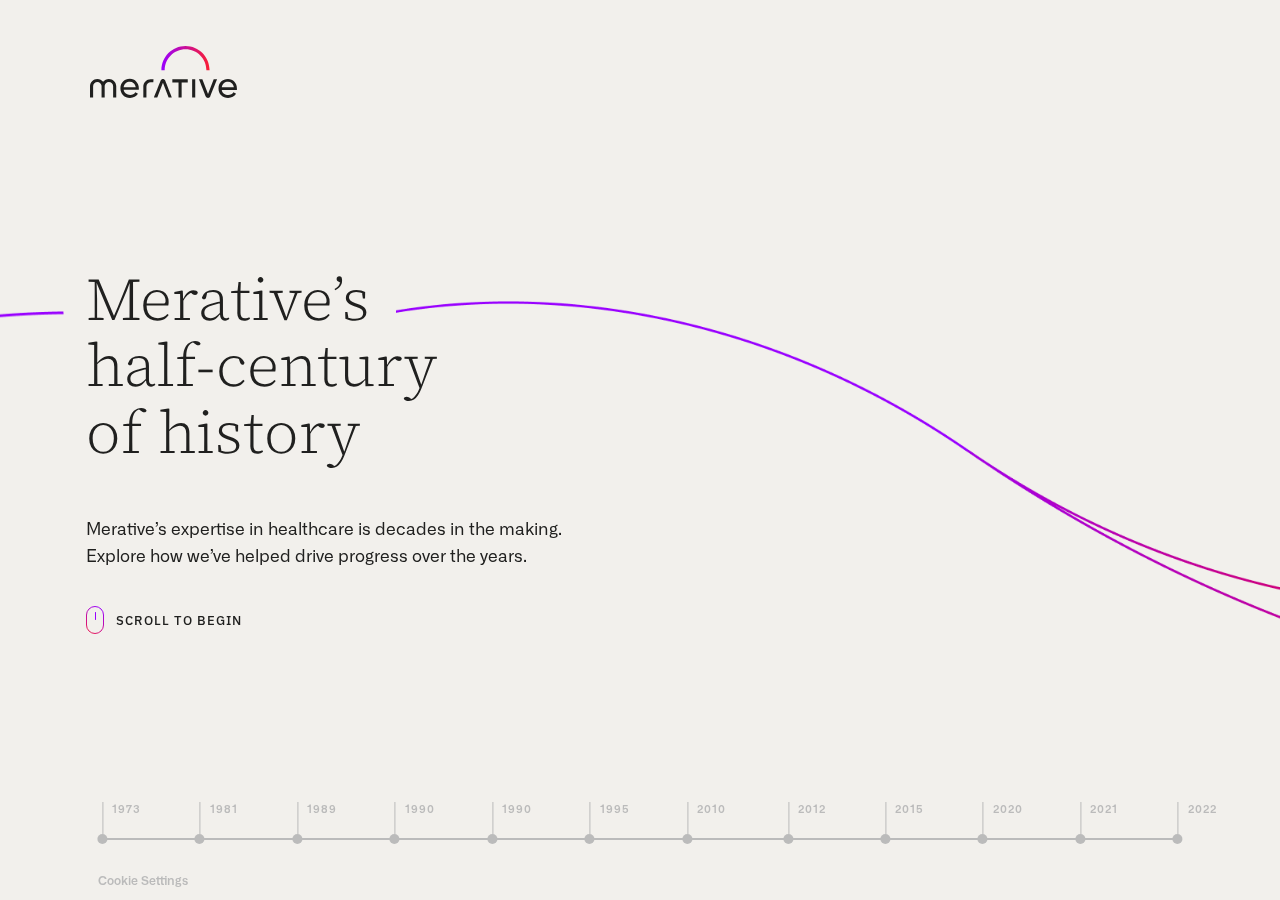
==== resources/history/index.html @ fe242b7c "Merge branch 'main' of https://github.com/hlxsites/merative2 into 239-sidekickupgrade" ====
<html lang="en">

  <head>
    <!-- OneTrust Cookies Consent Notice start for merative.com -->
    <script type="text/javascript" src="https://cdn.cookielaw.org/consent/8ec6325b-122f-4c25-93ea-b311a7f0ef97/OtAutoBlock.js" ></script>
    <script src="https://cdn.cookielaw.org/scripttemplates/otSDKStub.js" type="text/javascript" charset="UTF-8" data-domain-script="8ec6325b-122f-4c25-93ea-b311a7f0ef97" ></script>
    <script type="text/javascript">
      function OptanonWrapper() {}
    </script>
    <!-- Analytics script start for merative.com -->
    <script src="https://assets.adobedtm.com/868c1e78d208/ccb695f49426/launch-8817b4b01dd6.min.js" async></script>
    <!-- Analytics script end for merative.com -->

    <meta charset="UTF-8">
    <meta http-equiv="X-UA-Compatible" content="IE=edge">
    <meta name="viewport" content="width=device-width, initial-scale=1.0"> 
    <link rel="manifest" crossorigin="use-credentials" href="site.webmanifest">
    <link rel="apple-touch-icon" sizes="180x180" href="apple-touch-icon.png">
    <link rel="icon" type="image/png" sizes="32x32" href="favicon-32x32.png">
    <link rel="icon" type="image/png" sizes="16x16" href="favicon-16x16.png">
    <link rel="mask-icon" href="safari-pinned-tab.svg" color="#5bbad5">
    <meta name="msapplication-TileColor" content="#da532c">
    <meta name="theme-color" content="#ffffff">
    <title>Merative’s half-century of history | Merative</title>
    <meta name="description" content="Merative has nearly 50 years of experience in health, gained through legacy organizations like Watson Health, Truven, Cúram, Merge, Phytel, and Explorys. Explore our milestone moments for employers, health plans, providers, governments and life science organizations.">
    <link rel="preconnect" href="https://fonts.googleapis.com">
    <link rel="preconnect" href="https://fonts.gstatic.com" crossorigin>
    <link href="https://fonts.googleapis.com/css2?family=IBM+Plex+Sans:wght@400;500;600&display=swap" rel="stylesheet">
    <link rel="stylesheet" href="style.css">
    <script src="js/custom.js"></script>
  </head>
<body>

  <div class="fitb-wrap">
    <video autoplay muted controls loop class="bg-video">
      <source src="images/background.mp4" type="video/mp4">
    </video>
    <a href="https://www.merative.com" target="_blank" class="logo"><img src="images/logo-merative.svg" /></a>
    <div class="slider-wrap">
      <div class="scroll-hide">
        <div class="slider">
          <div class="intro slide">
            <div class="content">
              <img src="images/line-1.png" />
              <h1>Merative’s<br />half-century of history</h1>
              <p>Merative’s expertise in healthcare is decades in the making. Explore how we’ve helped drive progress over the years.</p>
              <div>Scroll to Begin</div>
            </div>
              <div class="lines">
                <img src="images/line-2.png" />
                <img src="images/line-2-tablet.png" />
                <img src="images/line-2-mobile.png" />
              </div>
          </div>
          <div class="slide year one973">
            <div class="content fadeInPls preview">
              <img src="images/1973-1.png" alt="A woman with a child on her lap smiles at someone out of frame" />
            </div>
            <div class="content title fadeInPls preview">
              <h2>1973</h2>
              <h3>Point-of-care clinical decision support</h3>
              <p>Micromedex&reg; is established with the introduction of Poisindex, a toxicology information database. Today, Micromedex includes evidence-based information on drugs, diseases, toxicology and alternative medicine — plus the search efficiency of AI.</p>
              <a href="https://www.merative.com/clinical-decision-support.html" target="_blank">Explore Micromedex</a>
            </div>
            <div class="content line">
              <img class="fadeInPls" src="images/1973-2.png" alt="A screenshot of Micromedex mobile app" />
              <div class="lines fadeInPls">
                <img src="images/1973-line.png" />
                <img src="images/1973-line-tablet.png" />
                <img src="images/1973-line-mobile.png" />
              </div>
            </div>
          </div>
          <div class="slide year one981">
            <div class="content fadeInPls">
              <img src="images/1981-1.png" alt="A computer monitor with analytic data" />
            </div>
            <div class="content title fadeInPls preview">
              <h2>1981</h2>
              <h3>Trusted healthcare analytics</h3>
              <p>System2, later renamed Advantage Suite by Truven Health Analytics, is founded. The solution provides robust analytics for employers, health plans and Medicaid agencies. Health Insights (as it is known today) is currently used and trusted by more than 40% of Fortune 100 companies.</p>
              <a href="https://www.merative.com/healthcare-analytics.html" target="_blank">Explore Health Insights</a>
            </div>
            <div class="content line">
              <div class="counter fadeInPls">
                <div>
                  <img width="55" src="images/icon-chart.svg" />
                </div>
                <div>
                  <strong><span class="countup  " data-count-to="40">0</span>%</strong>
                  <p>Health Insights is currently used and trusted by more than 40% of Fortune 500 companies.</p>
                </div>
              </div>
              <div class="lines fadeInPls">
                <img src="images/1981-line.png" />
                <img src="images/1981-line-tablet.png" />
                <img src="images/1981-line-mobile.png" />
              </div>
            </div>
          </div>
          <div class="slide year one989">
            <div class="content fadeInPls">
              <img src="images/1989-1.png" alt="An illustration of people moving over a grid of 1s and 0s" />
            </div>
            <div class="content title fadeInPls preview">
              <h2>1989</h2>
              <h3>A premier source of real-world evidence</h3>
              <p>MarketScan&reg; — one of the largest collections of proprietary, de-identified clinical and claims data in the U.S. — is established. The database includes more than 273 million unique patient records, and is used by health organizations to generate real-world evidence to support research and decision-making.</p>
              <a href="https://www.merative.com/real-world-evidence.html" target="_blank">Explore MarketScan</a>
            </div>
            <div class="content line">
              <div class="image-counter fadeInPls">
                <img src="images/1989-2.png" alt="Shelves filled with folders of healthcare records" />
                <div class="counter">
                  <strong><span class="countup" data-count-to="273">0</span>M</strong>
                  <p>Unique patient records</p>
                </div>
              </div>
              <div class="lines fadeInPls">
                <img src="images/1989-line.png" />
                <img src="images/1989-line-tablet.png" />
                <img src="images/1989-line-mobile.png" />
              </div>
            </div>
          </div>
          <div class="slide year one990a">
            <div class="content fadeInPls">
              <img src="images/1990-a-1.png" alt="A provider holding a tablet with an imaging scan of a brain" />
            </div>
            <div class="content title fadeInPls preview">
              <h2>1990</h2>
              <h3>Creation of medical imaging standard</h3>
              <p>Merge Healthcare, the source of Merative’s expansive enterprise imaging solutions, participates in the process to establish DICOM as the standard format for medical images. The DICOM standard is still used across the industry today.</p>
              <a href="https://www.merative.com/merge-imaging.html" target="_blank">Explore Merge solutions</a>
            </div>
            <div class="content line">
              <div class="lines fadeInPls">
                <img src="images/1990-a-line.png" />
                <img src="images/1990-a-line-tablet.png" />
                <img src="images/1990-a-line-mobile.png" />
              </div>
            </div>
          </div>
          <div class="slide year one990b">
            <div class="content title fadeInPls preview">
              <h2>1990</h2>
              <h3>A versatile social services platform</h3>
              <p>Cúram Software becomes the first social services application to support multiple programs at the same time. The platform is used worldwide to connect benefits administrators, social services agencies and case managers to improve outcomes for individuals and their communities.</p>
              <a href="https://www.merative.com/curam" target="_blank">Explore Cúram</a>
            </div>
            <div class="content line">
              <img class="fadeInPls" src="images/1990-b-1.png" alt="A seated woman and a man in a wheelchair look at a sheet of paper" />
              <div class="lines fadeInPls">
                <img src="images/1990-b-line.png" />
                <img src="images/1990-b-line-tablet.png" />
                <img src="images/1990-b-line-mobile.png" />
              </div>
            </div>
          </div>
          <div class="slide year one995">
            <div class="content title fadeInPls preview">
              <h2>1995</h2>
              <h3>Award-winning cardiology solutions</h3>
              <p>Merge Cardio, an image and information management system that supports cardiology modalities, is established. Five years later, Merge Hemo, an automated documentation tool for the cardiac cath lab, is founded. Merge Cardio was named Best in KLAS for seven consecutive years, while Merge Hemo has been a KLAS Category Leader for ten years.</p>
              <a href="https://www.vimeo.com/721076300.html" target="_blank">See how they work</a>
            </div>
            <div class="content line">
              <div class="image-steps">
                <img class="fadeInPls" src="images/1995-1.png" alt="A monitor with an EKG reading" />
                <div class="steps">
                  <!--<div>
                    <img src="images/logo-placeholder.png" />
                  </div>-->
                  <div>
                    <strong>Best in KLAS</strong>
                    <p>Merge Cardio was named best in KLAS for 7 consecutive years</p>
                  </div>
                  <div>
                    <strong>KLAS Category Leader</strong>
                    <p>Merge Hemo was named a KLAS Category Leader for 10 years</p>
                  </div>
                </div>
              </div>
              <div class="lines fadeInPls">
                <img src="images/1995-line.png" />
                <img src="images/1995-line-tablet.png" />
                <img src="images/1995-line-mobile.png" />
              </div>
            </div>
          </div>
          <div class="slide year two010">
            <div class="content title fadeInPls preview">
              <h2>2010</h2>
              <h3>Comprehensive clinical development</h3>
              <p>The first clinical trial goes live on Merge e-Clinical Operating System, an end-to-end clinical trial management solution now known as Merative Clinical Development. To date, more than 3,400 studies in 109 countries have been generated on the solution.</p>
              <a href="https://www.merative.com/clinical-development.html" target="_blank">Explore Clinical Development</a>
            </div>
            <div class="content line">
              <div class="steps">
                <div>
                  <img src="images/icon-countries.svg" />
                  <div class="text">
                    <span>More than</span>
                    <p><strong class="countThis" data-count-to="100">0</strong> countries</p>
                  </div>
                </div>
                <div>
                  <img src="images/icon-studies.svg" />
                  <div class="text">
                    <span>More than</span>
                    <p><strong class="countThis" data-count-to="3000">0</strong> studies</p>
                  </div>
                </div>
                <div>
                  <img src="images/icon-patients.svg" />
                  <div class="text">
                    <span>More than</span>
                    <p><strong><span class="countThis" data-count-to="1">0</span>M</strong> patients</p>
                  </div>
                </div>
              </div>
              <div class="lines fadeInPls">
                <img src="images/2010-line.png" />
                <img src="images/2010-line-tablet.png" />
                <img src="images/2010-line-mobile.png" />
              </div>
            </div>
          </div>
          <div class="slide year two012">
            <div class="content fadeInPls">
              <img src="images/2012-1.png" alt="A provider shows a tablet to a patient" />
            </div>
            <div class="content title fadeInPls preview">
              <h2>2012</h2>
              <h3>Personalized patient engagement</h3>
              <p>Phytel&reg;, a suite of patient engagement tools for providers, is one of the first solutions approved by the National Committee for Quality Assurance (NCQA) to help practices achieve patient-centered medical home recognition.</p>
              <a href="https://www.vimeo.com/721076215.html" target="_blank">See how it works</a>
            </div>
            <div class="content line">
              <div class="lines fadeInPls">
                <img src="images/2012-line.png" />
                <img src="images/2012-line-tablet.png" />
                <img src="images/2012-line-mobile.png" />
              </div>
            </div>
          </div>
          <div class="slide year two015">
            <div class="content fadeInPls">
              <img src="images/2015-1.png" alt="Two men seated in an office setting view a tablet" />
            </div>
            <div class="content title fadeInPls preview">
              <h2>2015</h2>
              <h3>Watson Health created</h3>
              <p>IBM creates Watson Health, bringing together the solutions that would ultimately make up Merative. IBM technologies — including AI and Cloud — are implemented across the Watson Health portfolio to help solutions become more efficient, flexible and scalable.</p>
            </div>
            <div class="content line">
              <div class="lines fadeInPls">
                <img src="images/2015-line.png" />
                <img src="images/2015-line-tablet.png" />
                <img src="images/2015-line-mobile.png" />
              </div>
            </div>
          </div>
          <div class="slide year two020">
            <div class="content title fadeInPls preview">
              <h2>2020</h2>
              <h3>Advancing AI capabilities for healthcare</h3>
              <p>Annotator for Clinical Data is introduced to standardize the use of natural language understanding for healthcare data. The solution extracts key clinical information like conditions, medications, allergies and procedures from unstructured data.</p>
            </div>
            <div class="content line">
              <img class="fadeInPls" src="images/2020-1.png" alt="Screenshot of Annotator for Clinical Data" />
              <div class="lines fadeInPls">
                <img src="images/2020-line.png" />
                <img src="images/2020-line-tablet.png" />
                <img src="images/2020-line-mobile.png" />
              </div>
            </div>
          </div>
          <div class="slide year two021">
            <div class="content title fadeInPls preview">
              <h2>2021</h2>
              <h3>First hospital ranking with community health metric</h3>
              <p>100 Top Hospitals, an annual study of U.S. hospital performance, partners with Johns Hopkins to create a new metric for hospital contributions to community health. 100 Top Hospitals becomes the first major rankings program to consider community health as an equal measure.</p>
            </div>
            <div class="content line">
              <div class="col-two">
                <div class="fadeInPls">
                  <img src="images/logo-100top.png" />
                  <!--<strong><span class="countup" data-count-to="100">0</span> Top Hospitals</strong>
                  <p>becomes the first major rankings program to consider community health as an equal measure</p>-->
                </div>
                <div class="fadeInPls">
                  <img src="images/2021-1.png" alt="Two providers meet in a healthcare setting" />
                </div>
              </div>
              <div class="lines fadeInPls">
                <img src="images/2021-line.png" />
                <img src="images/2021-line-tablet.png" />
                <img src="images/2021-line-mobile.png" />
              </div>
            </div>
          </div>
          <div class="slide year two022">
            <div class="content title fadeInPls preview">
              <h2>2022</h2>
              <h3>Merative established</h3>
              <!--<img src="images/2022-1.png" />-->
              <video muted>
                <source src="images/logo-merative.mp4" type="video/mp4">
              </video>
            </div>
            <div class="content final steps">
              <div>
                <strong>Merative established</strong>
                <img src="images/2022-2.png" alt="Someone points to data on a computer monitor" />
              </div>
              <div>
                <img src="images/2022-3.png" alt="A woman holds a sleeping child" />
                <div class="description">
                  <p>Merative is founded as a data and analytics partner for the health industry. With an essential combination of trusted technology and human expertise, Merative drives shared progress by putting people at the center of health.</p>
                  <a href="https://www.merative.com/company.html" target="_blank">Learn more about us</a>
                </div>
              </div>
            </div>
          </div>
        </div>
      </div>
      <div class="slider-nav">
        <div class="">
          <div class="text">
            <strong>1973</strong>
            <p>Point-of-care clinical decision support</p>
            <div class="circle"></div>
          </div>
        </div>
        <div class="">
          <div class="text">
            <strong>1981</strong>
            <p>Trusted healthcare analytics</p>
            <div class="circle"></div>
          </div>
        </div>
        <div class="">
          <div class="text">
            <strong>1989</strong>
            <p>A premier source of real-world evidence</p>
            <div class="circle"></div>
          </div>
        </div>
        <div class="">
          <div class="text">
            <strong>1990</strong>
            <p>Creation of medical imaging standard</p>
            <div class="circle"></div>
          </div>
        </div>
        <div class="">
          <div class="text">
            <strong>1990</strong>
            <p>A versatile social services platform</p>
            <div class="circle"></div>
          </div>
        </div>
        <div class="">
          <div class="text">
            <strong>1995</strong>
            <p>Award-winning cardiology solutions</p>
            <div class="circle"></div>
          </div>
        </div>
        <div class="">
          <div class="text">
            <strong>2010</strong>
            <p>Comprehensive clinical development</p>
            <div class="circle"></div>
          </div>
        </div>
        <div class="">
          <div class="text">
            <strong>2012</strong>
            <p>Personalized patient engagement</p>
            <div class="circle"></div>
          </div>
        </div>
        <div class="">
          <div class="text">
            <strong>2015</strong>
            <p>Watson Health created</p>
            <div class="circle"></div>
          </div>
        </div>
        <div class="">
          <div class="text">
            <strong>2020</strong>
            <p>Advancing AI capabilities for healthcare</p>
            <div class="circle"></div>
          </div>
        </div>
        <div class="">
          <div class="text">
            <strong>2021</strong>
            <p>First hospital ranking with community health metric</p>
            <div class="circle"></div>
          </div>
        </div>
        <div class="">
          <div class="text">
            <strong>2022</strong>
            <p>Merative established</p>
            <div class="circle"></div>
          </div>
        </div>
      </div>
      <div class="thecookie">
        <a href="index.html#" onclick="OneTrust.ToggleInfoDisplay()">Cookie Settings</a>
      </div>
    </div>
  </div>

                                        <div id="sec-overlay" style="display:none;">
                                        <div id="sec-container">
                                        </div>
                                      </div></body>
</html>
---- resources/history/style.css ----
html,body,div,span,applet,object,iframe,h1,h2,h3,h4,h5,h6,p,blockquote,pre,a,abbr,acronym,address,big,cite,code,del,dfn,em,img,ins,kbd,q,s,samp,small,strike,strong,sub,sup,tt,var,b,u,i,center,dl,dt,dd,ol,ul,li,fieldset,form,label,legend,table,caption,tbody,tfoot,thead,tr,th,td,article,aside,canvas,details,embed,figure,figcaption,footer,header,hgroup,menu,nav,output,ruby,section,summary,time,mark,audio,video{margin:0;padding:0;border:0;font-size:100%;font:inherit;vertical-align:baseline}article,aside,details,figcaption,figure,footer,header,hgroup,menu,nav,section{display:block}body{line-height:1;}ol,ul{list-style:none}blockquote,q{quotes:none}blockquote:before,blockquote:after,q:before,q:after{content:'';content:none}table{border-collapse:collapse;border-spacing:0}

@font-face {font-family: Alliance; font-weight: 300; src: url("fonts/alliance1-light.otf") format("opentype"); }
@font-face {font-family: Alliance; font-weight: 400; src: url("fonts/alliance1-regular.otf") format("opentype"); }
@font-face {font-family: Alliance; font-weight: 600; src: url("fonts/alliance1-semibold.otf") format("opentype"); }
@font-face {font-family: SourceSerif; font-weight: 200; src: url("fonts/source-serif-light.ttf") format("truetype"); }
@font-face {font-family: SourceSerif; font-weight: 500; src: url("fonts/source-serif-medium.ttf") format("truetype"); }
@font-face {font-family: 'theicons'; src:  url('fonts/theicons.eot'); src:  url('fonts/theicons.eot') format('embedded-opentype'), url('fonts/theicons.ttf') format('truetype'), url('fonts/theicons.woff') format('woff'), url('fonts/theicons.svg') format('svg'); font-weight: normal; font-style: normal; font-display: block; }

body {font-family: Alliance, Arial, Helvetica, sans-serif;color: #20201F;font-size: 17px;line-height: 1.6;background: #F3F0EC;-webkit-font-smoothing: antialiased;overflow: hidden;}

.fitb-wrap {width: 100%;box-sizing: border-box;overflow: hidden;position: relative;z-index: 1;}
.fitb-wrap .slider-wrap {position: relative;z-index: 1;overflow: hidden;}
.fitb-wrap .scroll-hide {overflow: hidden;}
.fitb-wrap .slider {display: flex;align-items: center;overflow-x: scroll;min-height: calc( 100vh );overflow-y: visible;-ms-overflow-style: none;scrollbar-width: none;}
.fitb-wrap .slider::-webkit-scrollbar {display: none; }
.fitb-wrap .slider .slide {display: flex;align-items: center;max-height: 720px;}
.fitb-wrap .slider .slide img {display: block;height: auto;}

.logo {position: fixed;top: 46px;left: 90px;width: 147px;z-index: 10;-webkit-transition: all .5s ease;transition: all .5s ease;}
.logo:hover {opacity: .75; }
.logo>img {max-width: 100%; height: auto; display: block; }

.intro.slide {padding-left: 86px;}
.intro.slide>img, .intro.slide>.lines {margin-left: -220px;margin-top: 90px;width: 1120px;}
.intro.slide .content {width: 530px;position: relative;}
.intro.slide .content>img {position: absolute;top: 45px;right: 100%;margin-right: 22px;width: 90px;}
.intro.slide .content>p {margin-bottom: 36px;}
.intro.slide .content>div {font-family: 'IBM Plex Sans', Arial, Helvetica, sans-serif;display: inline-block;font-weight: 500;font-size: 13px;line-height: 1;text-transform: uppercase;display: flex;align-items: center;letter-spacing: 1px;}
.intro.slide .content>div:before {content: ''; display: inline-block; height: 28px; width: 18px; margin-right: 12px; background: url(images/icon-scroll.svg) center no-repeat; background-size: contain; }
.intro.slide .content>div:after {content: '';display: inline-block;width: 20px;height: 10px;margin-left: 10px;background: url(images/icon-arrow.svg) center no-repeat;background-size: contain;margin-bottom: -1px;opacity: 0;}
.intro h1 {font-size: 60px;line-height: 1.111111111;font-family: SourceSerif, serif;margin-bottom: 50px;font-weight: 100;padding-right: 150px;}


.title.content {min-width: 980px;margin-left: 120px;margin-top: 130px;min-height: 470px;}
.title.content h2 {font-size: 28px;margin-bottom: 15px;line-height: 1;color: #9900FF;font-family: SourceSerif, serif;}
.title.content h3 {font-size: 60px;line-height: 1.2;padding-right: 200px;margin-bottom: 50px;font-family: SourceSerif, serif;font-weight: 200;letter-spacing: 0;}
.title.content p {margin-left: 47%;margin-bottom: 24px;-webkit-transition: opacity .5s ease .5s;transition: opacity .5s ease .5s;}
.title.content a {margin-left: 47%;white-space: nowrap;font-size: 13px;text-decoration: none;position: relative;z-index: 100;background: -webkit-linear-gradient(left, #9900ff, #9900ff);-webkit-background-clip: text;-webkit-text-fill-color: transparent;font-weight: 600;-webkit-transition: opacity .5s ease .5s;transition: opacity .5s ease .5s;padding-bottom: 3px;}
.title.content a:before {content: ''; display: block; position: absolute; top: 100%; left: 0; width: 100%; height: 2px; background: #9900ff; }
.title.content a:after {font-family: 'theicons'!important; content: '\e901'; font-size: 7px; margin-left: 5px; padding-right: 2px; }
.title.content a:hover {background: -webkit-linear-gradient(left, #9900ff, #ff0000); -webkit-background-clip: text; }
.title.content a:hover:before {background: -webkit-linear-gradient(left, #9900ff, #ff0000); }
.title.content a>img {display: inline-block!important; }

.lines>img {max-width: 100%; height: auto; }
.fitb-wrap .lines>img:nth-child(2), .fitb-wrap .lines>img:nth-child(3) {display: none; }

.one973 .content:first-child img {width: 240px;margin-top: 65px;}
.one973 .title.content {margin-right: 120px;min-width: 900px;}
.one973 .title.content p, .one973 .title.content a {margin-left: 49%;}
.one973 .line.content {display: flex; align-items: flex-start; }
.one973 .line.content>img:first-child {margin-right: -100px;margin-top: 80px;position: relative;z-index: 10;width: 200px;}
.one973 .line.content>.lines {min-width: 1224px; }

.one981 .content:first-child {margin-top: 80px;margin-left: -190px;}
.one981 .content:first-child>img {width: 292px; }
.one981 .title.content {min-width: 620px;}
.one981 .title.content>p, .one981 .title.content>a {margin-left: 32%;}
.one981 .title.content>h3 {padding-right: 80px;}
.one981 .content.line {display: flex;align-items: flex-start;margin-left: 200px;}
.one981 .content.line .counter {display: flex;align-items: flex-end;margin-top: -145px;width: 330px;padding-right: 30px;}
.one981 .content.line .counter>div:first-child {margin-right: 30px; }
.one981 .counter img {margin-bottom: 8px;width: 44px;}
.one981 .counter strong {font-size: 100px;background: -webkit-linear-gradient(left, #9900ff, #ff0000);-webkit-background-clip: text;-webkit-text-fill-color: transparent;font-family: SourceSerif, serif;font-weight: 100;line-height: .9;margin-bottom: 30px;display: inline-block;}
.one981 .content.line>img, .one981 .content.line>.lines {margin-bottom: -130px;min-width: 1159px;width: 1159px;position: relative;}

.one989 .content:first-child {margin-left: -74px;}
.one989 .content:first-child>img {width: 292px;position: relative;}
.one989 .title.content {min-width: 830px;margin-right: 145px;}
.one989 .title.content p, .one989 .title.content a {margin-left: 43%;}
.one989 .line.content {display: flex;align-items: flex-start;margin-top: -60px;}
.one989 .image-counter {display: flex;flex-direction: column;align-items: flex-end;position: relative;z-index: 10;margin-top: 50px;}
.one989 .image-counter>img {width: 498px; }
.one989 .counter {display: flex; flex-direction: column; align-items: flex-end; }
.one989 .counter>strong {font-size: 100px;background: -webkit-linear-gradient(left, #9900ff, #ff0000);-webkit-background-clip: text;-webkit-text-fill-color: transparent;font-family: SourceSerif, serif;font-weight: 100;line-height: .9;margin-top: 20px;margin-bottom: 5px;margin-right: -4px;}
.one989 .lines {width: 1823px;margin-top: -40px;margin-left: -288px;}

.one990a .content:first-child {}
.one990a .content:first-child>img {width: 420px;margin-left: -170px;margin-top: 110px;}
.one990a .title.content {min-width: 850px;}
.one990a .title.content p, .one990a .title.content a {margin-left: 44%;}
.one990a .line {margin-top: 70px;margin-left: 20px;}
.one990a .lines {width: 766px; }

.one990b .title.content {margin-left: 54px;min-width: 762px;margin-right: 140px;}
.one990b .title.content p, .one990b .title.content a {margin-left: 44%;}
.one990b .line.content {display: flex;margin-top: 160px;align-items: center;}
.one990b .line.content>img {width: 692px; position: relative; z-index: 10; }
.one990b .lines {width: 1227px;margin-left: -112px;position: relative;}

.one995 .title.content {margin-left: 56px;min-width: 855px;margin-right: 120px;}
.one995 .title.content p, .one995 .title.content a {margin-left: 43%;}
.one995 .line.content {display: flex; align-items: flex-start; }
.one995 .image-steps {display: flex;align-items: flex-start;}
.one995 .image-steps>img {width: 299px;margin-right: 35px;}
.one995 .steps {width: 285px;display: flex;flex-direction: column;gap: 46px;margin-top: 200px;}
.one995 .steps>div:first-child {margin-bottom: -20px;}
.one995 .steps strong {background: -webkit-linear-gradient(left, #9900ff, #ff0000);-webkit-background-clip: text;-webkit-text-fill-color: transparent;font-family: SourceSerif, serif;font-weight: 100;font-size: 40px;line-height: 1.2;margin-bottom: 5px;display: inline-block;}
.one995 .steps p {padding-right: 10px;font-size: 18px;}
.one995 .lines {width: 955px;margin-top: 80px;position: relative;}

.two010 .title.content {margin-left: 24px;min-width: 990px;margin-right: 97px;}
.two010 .title.content h3 {padding-right: 30%;}
.two010 .title.content p, .two010 .title.content a {margin-left: 51%;}
.two010 .line.content {display: flex;margin-top: 130px;}
.two010 .steps {display: flex; flex-direction: column; gap: 58px; }
.two010 .steps>div {width: 345px;display: flex;gap: 15px;}
.two010 .steps>div>img {max-width: 36px; }
.two010 .steps .text p {font-size: 40px; line-height: 1; font-family: SourceSerif, serif; font-weight: 100; }
.two010 .steps .text p>strong {background: -webkit-linear-gradient(left, #9900ff, #ff0000); -webkit-background-clip: text; -webkit-text-fill-color: transparent; }
.two010 .lines {width: 1317px;align-items: center;display: flex;position: relative;}
.two010 .lines>img {margin-top: 60px; }

.two012 .content:first-child>img {margin-left: -150px;width: 530px;position: relative;}
.two012 .title.content {min-width: 860px;margin-right: 40px;}
.two012 .title.content h3 {padding-right: 30%;}
.two012 .title.content p, .two012 .title.content a {margin-left: 49%;}
.two012 .line.content .lines {width:903px;margin-top: 220px;position: relative;}

.two015 .content:first-child>img {margin-left: -120px;margin-top: 0;width: 345px;position: relative;}
.two015 .title.content {margin-left: 90px;min-width: 720px;margin-right: 35px;}
.two015 .title.content p, .two015 .title.content a {margin-left: 35.5%;}
.two015 .line.content {margin-top: -140px;}
.two015 .line.content .lines {width: 1170px;position: relative;}

.two020 .title.content {margin-left: 25px;min-width: 780px;margin-right: 90px;}
.two020 .title.content h3 {padding-right: 20px; }
.two020 .title.content p, .two020 .title.content a {margin-left: 41%;}
.two020 .line.content {display: flex;align-items: center;}
.two020 .line.content>img {width: 605px;z-index: 10;position: relative;margin-top: 80px;}
.two020 .line.content .lines {width: 780px;position: relative;margin-top: 60px;margin-left: -70px;}

.two021 .title.content {margin-left: 30px;min-width: 1020px;margin-right: 148px;}
.two021 .title.content h3 {padding-right: 250px;}
.two021 .title.content p, .two021 .title.content a {margin-left: 58.5%;}
.two021 .line.content {display: flex;align-items: flex-start;position: relative;z-index: 10;}
.two021 .col-two {display: flex;width: 635px;gap: 20px;align-items: flex-end;position: relative;z-index: 10;}
.two021 .col-two>div {width: 45%; }
.two021 .col-two>div:first-child {-webkit-transform: translateY(72%);transform: translateY(72%);width: 54%;}
.two021 .col-two>div>strong {font-size: 40px;line-height: 1;font-family: SourceSerif, serif;font-weight: 100;letter-spacing: -1px;margin-bottom: 10px;display: block;}
.two021 .col-two>div>p {margin-right: 27px; }
.two021 .col-two>div>strong>span {background: -webkit-linear-gradient(left, #9900ff, #ff0000); -webkit-background-clip: text; -webkit-text-fill-color: transparent; }
.two021 .col-two>div>img {max-width: 100%; }
.two021 .line.content .lines {width: 991px;margin-top: 215px;margin-left: -295px;position: relative;}

.two022 .title.content {margin-left: 58px;min-width: 440px;max-width: 440px;}
.two022 .title.content>img, .two022 .title.content>video {max-width: 100%;height: auto;}
.two022 .title.content>h3 {display: none; }

.content.final {margin-left: 363px;display: flex;flex-direction: column;margin-right: 420px;margin-top: -100px;}
.content.final>div {display: flex; align-items: flex-start; gap: 40px; }

.content.final>div>img {width: 365px;margin-left: 80px;}
.content.final>div:first-child {align-items: flex-end;gap: 50px;justify-content: flex-start;}
.content.final>div:first-child>img {width: 233px;margin-left: 0;}
.content.final>div>strong {font-size: 72px;line-height: 1.1111;font-family: SourceSerif, serif;font-weight: 100;letter-spacing: 0;align-self: flex-end;justify-self: flex-end;max-width: 394px;margin-bottom: 24px;}
.content.final .description {width: 243px;padding-top: 40px;}
.content.final .description>p {margin-bottom: 30px; }
.content.final .description>a {font-size: 13px;color: #9900FF;text-decoration: none;white-space: nowrap;border: 2px solid #9900FF;border-radius: 23px;line-height: 1;padding-left: 10px;padding-right: 50px;padding: 10px 48px 8px 11px;display: inline-block;position: relative;z-index: 100;-webkit-transition: all .3s ease;transition: all .3s ease;}
.content.final .description>a:before {content: ''; display: block; height: calc( 100% + 4px ); width: calc( 100% + 4px ); position: absolute; top: -2px; left: -2px; z-index: -1; border-radius: 23px; background: -webkit-linear-gradient(left, #9900ff, #ff0000); opacity: 0; -webkit-transition: all .3s ease; transition: all .3s ease; }
.content.final .description>a:after {font-family: 'theicons'!important;font-size: 14px;content: '\e900';position: absolute;z-index: -1;background-size: contain;top: 50%;right: 10px;margin-top: 1px;-webkit-transform: translateY(-50%);transform: translateY(-50%);}
.content.final .description>a:hover {color: #fff; }
.content.final .description>a:hover:before {opacity: 1; }

.slider-nav, .thecookie {position: fixed;left: 50%;-webkit-transform: translateX(-50%);bottom: 60px;font-size: 12px;display: flex;align-items: flex-end;z-index: 99;}
.thecookie {width: 1265px;bottom: 100px;}
.slider-nav>div {position: relative;z-index: 1;border-bottom: 2px solid #bbb;padding-bottom: 20px;padding-right: 10px;white-space: normal;width: 115px;box-sizing: border-box;padding-left: 10px;-webkit-transition: all .3s linear;transition: all .3s linear;cursor: pointer;}
.slider-nav>div:last-child {border-bottom-color: transparent; position: absolute; bottom: 0; right: 0; -webkit-transform: translateX(100%); transform: translateX(100%); }
.slider-nav>div:before {content: '';position: absolute;left: 0;bottom: 4px;height: 32px;width: 1px;background: #bbb;}
.slider-nav .text {font-size: 11px;}
.slider-nav .text strong {font-weight: 600;line-height: 1.55;letter-spacing: 1px;color: #bbb;cursor: pointer;-webkit-transition: all .3s ease;}
.slider-nav .text p {max-height: 0;color: #000;line-height: 1.55;opacity: 0;overflow: hidden;-webkit-transition: all .3s linear;transition: all .3s linear;}
.slider-nav .circle {position: absolute;height: 10px;width: 10px;border-radius: 50%;left: -5px;bottom: -6px;background: #bbb;cursor: pointer;-webkit-transition: background .3s ease;transition: background .3s ease;}
.slider-nav .circle:before {content: '';position: absolute;display: block;left: 50%;top: 50%;-webkit-transform: translate(-50%, -50%) scaleX(-1);transform: translate(-50%, -50%) scaleX(-1);height: 30px;width: 30px;background:url(images/icon-active-nav.svg) center no-repeat;background-size: contain;z-index: -1;height: 0;width: 0;-webkit-transition: all .2s linear;transition: all .2s linear;}
.slider-nav .active .circle:before, .slider-nav>div:hover .circle:before {opacity: 1; z-index: 10; height: 30px; width: 30px; }
.slider-nav>div.visited:before {background: #000;-webkit-transition: background .3s linear;-webkit-transition: background .3s linear;}
.slider-nav .visited .text strong {color:#000}
.slider-nav .visited .circle, .slider-nav .active .circle {background: #000; }
.slider-nav>div.active, .slider-nav>div:hover {padding-bottom: 32px;}
.slider-nav>div.active:before, .slider-nav>div:hover:before {background: rgb(153,0,255);background: -moz-linear-gradient(top,  rgba(153,0,255,1) 0%, rgba(255,0,0,1) 100%);background: -webkit-linear-gradient(top,  rgba(153,0,255,1) 0%,rgba(255,0,0,1) 100%);background: linear-gradient(to bottom,  rgba(153,0,255,1) 0%,rgba(255,0,0,1) 100%);filter: progid:DXImageTransform.Microsoft.gradient( startColorstr='#9900ff', endColorstr='#ff0000',GradientType=0 );top: 3px;height: auto;bottom: 14px;-webkit-transition: all .3s linear;transition: all .3s linear;}
.slider-nav .active .text strong, .slider-nav>div:hover .text strong {color: #ff0000;}
.slider-nav .active .text p, .slider-nav>div:hover .text p {max-height: 120px;opacity: 1;}

.fadeInPls {opacity: 0;-webkit-transition: opacity 1s ease;transition: opacity 1s ease;}
.fadeInPls.preview {opacity: .1; }
.fadeInPls.preview.animate, .fadeInpls.animate {opacity:1}

.title.content.fadeInPls p, .title.content.fadeInPls a {opacity: 0; }
.title.content.fadeInPls.animate p, .title.content.fadeInPls.animate a {opacity: 1; }

.steps:not(.final)>div {-webkit-transform: translateY(250px); transform: translateY(250px); opacity: 0; -webkit-transition: all 1s ease; transition: all 1s ease; }
.content.final.steps>div {opacity: 0; -webkit-transition: opacity .5s ease; transition: opacity .5s ease; }
.steps>div.animate, .content.final.steps>div.animate {-webkit-transform: translateY(0); transform: translateY(0); opacity: 1; }


.slider-nav>div:not(:last-child):after {content:'';display: block;position: absolute;bottom: -2px;left: 0;width: 0;height: 2px;background: #000;-webkit-transition: all .3s linear;transition: all .3s linear;}
.slider-nav>div.visited:not(:last-child):after {width: 100%; }

.one990a .line .lines {position: relative; z-index: 10; }
.one981 .content.line>.lines:before, .one990a .line .lines:after, .one990a .line .lines:before, .one990b .lines:after, .one995 .lines:after, .one995 .lines:before, .two010 .lines:before, .two012 .line.content .lines:before, .two015 .line.content .lines:after, .two015 .line.content .lines:before, .two020 .line.content .lines:after, .two021 .line.content .lines:before {position: absolute;content: '';display: block;right: -2px;top: 0;height: 100%;width: 60px;background: -moz-linear-gradient(left,  rgba(243,240,236,0) 0%, rgba(243,240,236,1) 47%, rgba(243,240,236,1) 100%);background: -webkit-linear-gradient(left,  rgba(243,240,236,0) 0%,rgba(243,240,236,1) 47%,rgba(243,240,236,1) 100%);background: linear-gradient(to right,  rgba(243,240,236,0) 0%,rgba(243,240,236,1) 47%,rgba(243,240,236,1) 100%);filter: progid:DXImageTransform.Microsoft.gradient( startColorstr='#00f3f0ec', endColorstr='#f3f0ec',GradientType=1 );}
.one981 .content.line>.lines:before, .one990a .line .lines:before, .one995 .lines:before, .two010 .lines:before, .two012 .line.content .lines:before, .two015 .line.content .lines:before, .two021 .line.content .lines:before {left: -2px;right: auto;background: -moz-linear-gradient(left,  rgba(243,240,236,1) 0%, rgba(243,240,236,1) 53%, rgba(243,240,236,0) 100%);background: -webkit-linear-gradient(left,  rgba(243,240,236,1) 0%,rgba(243,240,236,1) 53%,rgba(243,240,236,0) 100%);background: linear-gradient(to right,  rgba(243,240,236,1) 0%,rgba(243,240,236,1) 53%,rgba(243,240,236,0) 100%);filter: progid:DXImageTransform.Microsoft.gradient( startColorstr='#f3f0ec', endColorstr='#00f3f0ec',GradientType=1 );}

.thecookie>a {position: absolute;top: 100%;left: 0;margin-left: -4px;font-size: 12px;font-weight: 600;text-decoration: none;color: #bbb;margin-top: 72px;-webkit-transition: color .3s ease;transition: color .3s ease;}
.thecookie>a:hover {color:#20201F;}

.bg-video {position: absolute; top: 0; left: 50%; height: auto; width: 5000%; -webkit-transform: translateX(-50%); transform: translateX(-50%); z-index: -1; }

@media (max-width: 1500px) {
  .slider-nav, .thecookie {max-width: 84%;}
  .slider-nav>div {}
}
@media (min-width:1076px) and (min-height: 801px) {
  .two022 .title.content>video {-webkit-transform: scale(2); transform: scale(2); z-index: -1; position: relative; margin-left: -102px; }
}
@media (max-width: 1075px), (max-height: 800px) {
  .fitb-wrap .lines>img:nth-child(1), .fitb-wrap .lines>img:nth-child(3) {display:none;}
  .fitb-wrap .lines>img:nth-child(2) {display:block;}

  .intro.slide {margin-top: -180px;}
  .intro.slide .content>img {top: 105px; }
  .intro.slide>.lines {width: 666px;margin-left: -140px;margin-top: 174px;}
  .one973 .content:first-child img {margin-left: -210px;margin-top: 90px;width: 300px;}
  .slide .title.content {min-width: 480px;margin-top: -110px;margin-left: 70px;}
  .slide .title.content h3 {padding-right: 60px;margin-bottom: 100px;}
  .slide .title.content p, .slide .title.content a {margin-left: 41%; }

  .one973 .line.content {-webkit-transform: translateY(50px); transform: translateY(50px); }
  .one973 .line.content>img:first-child {margin-right: -30px;margin-top: 0px;-webkit-transform: translateY(50px);transform: translateY(18px);}
  .one973 .line.content>.lines {min-width: 680px; }

  .one981 .content:first-child {margin-top: -120px; margin-left: -220px; }
  .one981 .content.line .counter {margin-top: -195px; }
  .one981 .content.line>img, .one981 .content.line>.lines {width: 763px; min-width: 763px; margin-left: -195px; }

  .one989 .content:first-child {margin-left: -100px; }
  .one989 .line.content {margin-top: -270px; }
  .one989 .line.content {margin-top: -90px;}
  .one989 .lines {margin-top: 60px; margin-left: -400px; width: 1166px; }

  .one990a .content:first-child>img {margin-left: -330px; margin-top: 310px; }
  .one990a .title.content {margin-left: 155px; min-width: 660px; }
  .one990a .title.content h3 {padding-right: 110px; }
  .one990a .line {margin-top: 0; margin-left: 0; }
  .one990a .line .lines {width: 515px; margin-left: -120px; margin-top: -110px; }

  .one990b .line.content {margin-top: 340px; }
  .one990b .lines {width: 688px; margin-top: -430px; margin-left: -300px; }

  .one995 .title.content {min-width: 620px; }
  .one995 .lines {width:398px;margin-top: 90px;}

  .two010 .title.content {min-width: 640px; }
  .slide.two010 .title.content p, .slide.two010 .title.content a {margin-left: 38%; }
  .two010 .line.content {margin-top: 100px; }
  .two010 .lines {width: 630px; margin-top: 80px; }

  .two012 .content:first-child>img {margin-left: -310px; margin-top: 260px; }
  .two012 .title.content {margin-left: -20px; min-width: 640px; }
  .two012 .line.content .lines {width: 668px; margin-top: 420px; margin-left: -100px; }

  .two015 .content:first-child>img {margin-top: 90px; }
  .two015 .title.content {min-width: 620px; }
  .two015 .line.content {margin-top: -70px; }
  .two015 .line.content .lines {width:482px}

  .two020 .title.content {min-width: 730px; }
  .two020 .title.content {margin-right: 0; }
  .two020 .line.content>img {margin-top: 180px;width: 476px;}
  .two020 .line.content .lines {width: 577px;margin-left: -120px;margin-top: -30px;}
  .two020 .line.content .lines>img {margin-left: 0px; margin-top: 0; }
  .two020 .title.content h3 {padding-right: 0; }
  .two020 .title.content p, .two020 .title.content a {margin-right: 11%; }

  .two021 .title.content {margin-top: 120px; margin-left: 27px; }
  .two021 .title.content h3 {padding-right: 80px; }
  .two021 .col-two>div:first-child {width: 40.9%;-webkit-transform: translateY(100%);transform: translateY(100%);}
  .two021 .line.content .lines {width: 718px;margin-top: 67px;margin-left: -370px;}

  .two022 .title.content>h3 {display:block;margin-bottom: 30px;}
  .two022 .title.content>video {margin-left: -173px; }

  .content.final>div>strong {opacity:0;}
  .content.final {margin-right: 90px; margin-left: 38px; }
}
@media (max-width: 1075px) {
  .slider-nav, .thecookie {max-width: calc( 100% - 140px ); } .thecookie {width: 450px; }
  .thecookie>a {margin-left: 0; left: -61px; }
  .slider-wrap .slider-nav>div {padding: 0; width: 50px; }
  .slider-nav .text strong, .slider-nav .text p, .slider-nav>div:before {display: none; }
  .slider-nav>div:first-child:after, .slider-nav>div:last-child:after {content: '1973';display: block;position: absolute;right: 100%;top: 1px;-webkit-transform: translateY(-50%);transform: translateY(-50%);margin-right: 30px;font-weight: 600;font-family: Arial, Helvetica, sans-serif;letter-spacing: 1px;cursor: pointer;bottom: auto;left: auto;height: auto;width: auto!important;background: none;}
  .slider-nav>div:first-child:before, .slider-nav>div:last-child:before {display: block;right: 100%;top: -12px;margin-right: 30px;height: 2px;width: 0;left: auto;-webkit-transition: width .3s ease;transition: width .3s ease;background: rgb(153,0,255);background: -moz-linear-gradient(left,  rgba(153,0,255,1) 0%, rgba(255,0,0,1) 100%);background: -webkit-linear-gradient(left,  rgba(153,0,255,1) 0%,rgba(255,0,0,1) 100%);background: linear-gradient(to right,  rgba(153,0,255,1) 0%,rgba(255,0,0,1) 100%);filter: progid:DXImageTransform.Microsoft.gradient( startColorstr='#9900ff', endColorstr='#ff0000',GradientType=1 );}
  .slider-nav>div:last-child:before {right: auto; left: 100%; margin-right: 0; margin-left: 30px;  }
  .slider-nav>div.active:first-child:before, .slider-nav>div.active:last-child:before {width: 31px;cursor: pointer;}
  .slider-nav>div:last-child {width: 0; }
  .slider-nav>div:last-child:after {left: 100%; margin-right: 0; right: initial; margin-left: 30px; }
  .slider-nav>div:last-child:after {content: '2022'; }
  .slider-nav>div:first-child, .slider-nav>div:nth-child(11), .slider-nav>div:last-child {width: 0; }
  .slider-nav>div:first-child .circle, .slider-nav>div:last-child .circle {display: none; }
}

@media (max-width: 750px) {
  .fitb-wrap .slider {position:relative;min-height: 100%;}
}

@media (max-width: 750px), (max-height: 800px) {
  body {font-size:14px;}
  .logo {width: 110px; top: 33px; left: 26px; }

  .fitb-wrap .slider {position:relative;padding-top: 40px;box-sizing: border-box;overflow-y: hidden;}
  .fitb-wrap .slider .slide {max-height: 330px;}

  .lines>img {width: 100%; }
  .fitb-wrap .lines>img:nth-child(1), .fitb-wrap .lines>img:nth-child(2) {display:none;}
  .fitb-wrap .lines>img:nth-child(3) {display:block;}

  .slide .title.content {min-width: 350px!important;width: 90vw!important;margin-left: 137px;max-width: 580px;}
  .title.content h2 {font-size: 24px; margin-bottom: 10px; }
  .slide .title.content h3 {padding-right: 0!important;font-size: 45px;letter-spacing: -2px;margin-bottom: 35px;}
  .slide .title.content p {font-size: 14px;margin-bottom: 10px;}
  .slide .title.content p, .slide .title.content a {margin-left: 0!important; }

  .intro.slide .content {width: 90vw;min-width: 336px;max-width: 530px;}
  .intro h1 {padding-right: 110px; }
  .intro h1 {padding-right: 33%;letter-spacing: -2px;max-width: 370px;font-size: 55px;}
  .intro.slide {padding-left: 26px;margin-top: -100px;position: relative;}
  .intro.slide .content>img {margin-right: 5px; top: 35px; }
  .intro.slide>.lines {width: 70vw;margin-left: 0;margin-top: 0;position: absolute;left: 290px;top: 40px;max-width: 412px;min-width: 276px;z-index: -1;}

  .one973 .content:first-child img {margin-left: -150px; }
  .one973 .content:first-child img {width: 167px;margin-top: 0;margin-left: 0;position: absolute;left: 112vw;top: 90px;z-index: 10;}
  .one973 .title.content {margin-left: 330px; margin-right: 30px; }
  .one973 .line.content {margin-top: 170px;-webkit-transform:none;transform:none; }
  .one973 .line.content>img:first-child {width:132px;margin-right: -120px;-webkit-transform:none;transform:none;}
  .one973 .line.content>.lines {min-width: 529px; margin-top: 20px; }

  .one981 .content:first-child {margin-top: 150px; margin-left: -216px; }
  .one981 .content:first-child>img {width: 280px; }
  .one981 .content.line {margin-top: -80px; }
  .one981 .content.line .counter {margin-top: -185px; width: 247px; }
  .one981 .counter strong {font-size: 80px; margin-bottom: 10px; }
  .one981 .content.line>img, .one981 .content.line>.lines {min-width: 362px; width: 362px; margin-left: -108px; }

  .one989 .content:first-child {margin-left: -60px;margin-top: 200px;}
  .one989 .content:first-child>img {width: 280px; }
  .one989 .image-counter>img {width: 340px; }
  .one989 .counter>strong {font-size: 80px;margin-top: 10px;}
  .one989 .lines {width: 506px;margin-left: -100px;margin-top: 60px;}

  .one990a .title.content h3 {padding-right: 126px!important; }
  .one990a .content:first-child>img {width: 172px;margin-left: -140px;margin-top: 100px;}
  .one990a .line .lines {width: 296px; margin-top: -200px; }

  .one990b .title.content {margin-left: 25px; }
  .one990b .line.content {margin-top: 190px; }
  .one990b .line.content>img {width: 341px; }
  .one990b .lines {width: 352px; margin-top: -230px; margin-left: -140px; }

  .one995 .title.content {margin-left: 25px;margin-right: 30px;}
  .one995 .image-steps {margin-top: -120px;}
  .one995 .image-steps>img {width: 167px;margin-right: 16px;}
  .one995 .steps {margin-top: 66px;width: 185px;gap: 30px;}
  .one995 .steps strong {font-size: 25px; margin-bottom: 5px; line-height: 1.4; }
  .one995 .steps p {font-size: 14px; }
  .one995 .lines {width: 213px;margin-top: -68px;margin-left: -20px;}

  .two010 .title.content {margin-left: 26px; margin-right: 65px; }
  .two010 .line.content {margin-top: 10px; }
  .two010 .steps {gap:40px}
  .two010 .steps>div {width: 200px; }
  .two010 .steps>div>img {max-width: 21px; }
  .two010 .steps>div>img:nth-child(2) {max-width: 25px; }
  .two010 .steps .text p {font-size: 25px; }
  .two010 .lines {width: 399px; }

  .two012 .content:first-child>img {width: 339px; margin-left: -200px; margin-top: 200px; }
  .two012 .title.content {margin-left: 45px;position: relative;z-index: 10;}
  .two012 .line.content .lines {width: 360px;margin-top: -50px;margin-left: -60px;}

  .two015 .content:first-child>img {margin-top: -190px; margin-left: -140px; width: 235px; }
  .two015 .title.content {margin-left: 50px; margin-right: 15px; }
  .two015 .line.content .lines {width: 377px; }
  .two015 .line.content {margin-top: -340px; }

  .two020 .title.content {margin-left: 50px; }
  .two020 .line.content>img {margin-top: 75px;width: 270px;}
  .two020 .line.content .lines {margin-top: -160px;width: 280px;}

  .two021 .title.content {margin-top: 0;margin-right: 94px;margin-left: 34px;}
  .two021 .col-two {width: 340px;}
  .two021 .col-two>div>strong {font-size: 25px; line-height: 1.4; }
  .two021 .col-two>div>p {margin-right: 0; }
  .two021 .line.content .lines {width: 322px;margin-left: -185px;margin-top: 0;}

  .two022 .title.content>video {margin-left: -159px;}
  .two022 .title.content>video {margin-left: -210px;}

  .content.final {margin-right: 75px;margin-left: -100px;margin-top: -111px;}
  .content.final>div>strong {max-width: 309px; }
  .content.final>div:first-child>img {width: 205px; }
  .content.final>div>img {width: 280px; }
}

@media (min-width:  751px) and (max-height: 719px) {
  .content.final {margin-top: -210px;}
  .content.final>div>strong {max-width: 250px;}
  .content.final>div:first-child>img {width: 150px;}
  .content.final>div>img {width: 220px;}
}

@media (min-width:  751px) and (max-height: 659px) {
  .content.final {margin-top: -220px;}
  .content.final>div>strong {max-width: 205px;}
  .content.final>div:first-child>img {width: 110px;}
  .content.final>div>img {width: 175px;}
  .content.final .description {padding-top: 25px; }
  .content.final .description>p {margin-bottom: 20px; }
  .content.final>div {gap: 25px; }
}

@media (min-width:  751px) and (max-height: 453px) {
  .content.final {margin-top: -270px;}
  .content.final>div>strong {max-width: 156px;}
  .content.final>div:first-child>img {width: 70px;}
  .content.final>div>img {width: 125px;}
  .content.final .description {padding-top: 15px; width: 270px; font-size: 12px; }
  .content.final .description>p {margin-bottom: 10px; }
  .content.final .description>a {font-size: 12px; padding: 7px 37px 6px 8px; }
  .content.final>div {gap: 15px; }
}

@media (max-height: 800px) {
  .slide .title.content {margin-top: 20px; }
}
@media (max-width: 750px) and (min-width: 588px), (max-height: 800px) {
  .one973 .content:first-child img {left: 660px;top: 120px;}
}
@media (max-width: 587px) and (max-height: 800px) {
  .one973 .content:first-child img {left: calc( 70vw + 240px );}
}
@media (max-width: 500px) {
  .intro h1 {padding-right: 21%; }
}
@media (max-width: 488px) {
  .intro h1 {padding-right: 19%; }
  .two022 .title.content>video {margin-left: -32.5vw; }
}
@media (max-width: 410px ) {
  .intro h1 {padding-right: 4%; }
}
@media (max-width:387px) {
  .two022 .title.content>video {margin-left: -126px; }
}

@media (max-width:375px) and (max-height: 667px) {
  .fitb-wrap .slider {-webkit-transform: scale(0.7);transform: scale(0.7);width: 142.5%;margin-left: -21.5%;padding-bottom: 20px;min-height: calc( -80px + (100*var(--vh) ) );}

  .slide .title.content h3, .intro h1 {font-size: 38px;}

  .one973 .content:first-child img {left: 442px;top: 6vh;}

  .one981 .content.line .counter {margin-top: -175px; }

  .content.final>div:first-child>img {width: 175px; }
  .content.final>div>img {width: 250px; margin-left: 109px; }

  .fitb-wrap .scroll-hide {overflow:hidden;}
  .fitb-wrap .slider {margin-top: 60px; overflow-y: hidden; }

  .slide .title.content {width: 120vw!important; }

  .two012 .line.content .lines {margin-left: -40px; }
}
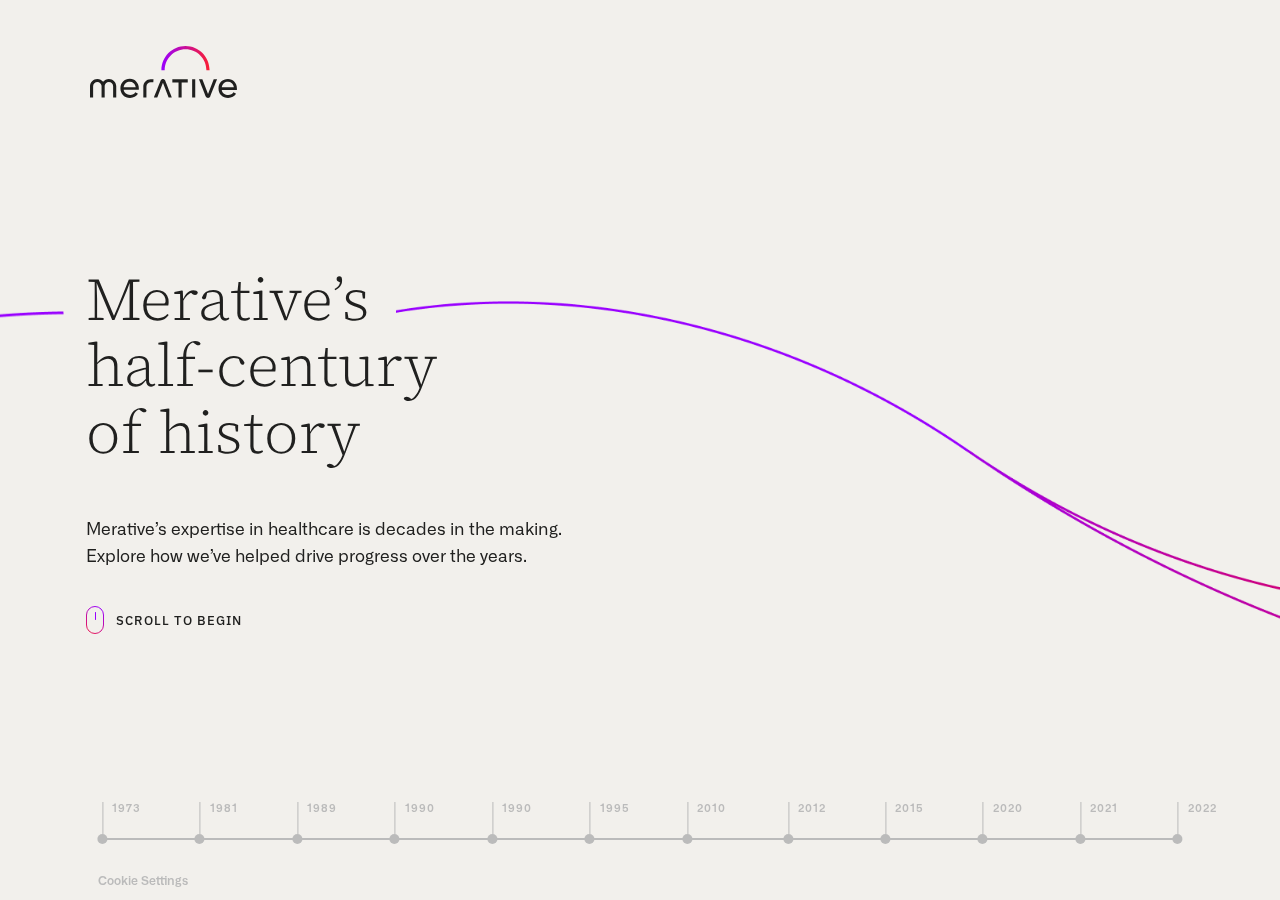
==== commit d2d4a8ae: "Merge branch 'main' into feat/thought-leadership" ====
--- a/resources/history/index.html
+++ b/resources/history/index.html
@@ -1,5 +1,5 @@
+<!DOCTYPE html>
 <html lang="en">
-
   <head>
     <!-- OneTrust Cookies Consent Notice start for merative.com -->
     <script type="text/javascript" src="https://cdn.cookielaw.org/consent/8ec6325b-122f-4c25-93ea-b311a7f0ef97/OtAutoBlock.js" ></script>
@@ -60,7 +60,7 @@
               <h2>1973</h2>
               <h3>Point-of-care clinical decision support</h3>
               <p>Micromedex&reg; is established with the introduction of Poisindex, a toxicology information database. Today, Micromedex includes evidence-based information on drugs, diseases, toxicology and alternative medicine — plus the search efficiency of AI.</p>
-              <a href="https://www.merative.com/clinical-decision-support.html" target="_blank">Explore Micromedex</a>
+              <a href="https://www.merative.com/clinical-decision-support" target="_blank">Explore Micromedex</a>
             </div>
             <div class="content line">
               <img class="fadeInPls" src="images/1973-2.png" alt="A screenshot of Micromedex mobile app" />
@@ -79,7 +79,7 @@
               <h2>1981</h2>
               <h3>Trusted healthcare analytics</h3>
               <p>System2, later renamed Advantage Suite by Truven Health Analytics, is founded. The solution provides robust analytics for employers, health plans and Medicaid agencies. Health Insights (as it is known today) is currently used and trusted by more than 40% of Fortune 100 companies.</p>
-              <a href="https://www.merative.com/healthcare-analytics.html" target="_blank">Explore Health Insights</a>
+              <a href="https://www.merative.com/healthcare-analytics" target="_blank">Explore Health Insights</a>
             </div>
             <div class="content line">
               <div class="counter fadeInPls">
@@ -106,7 +106,7 @@
               <h2>1989</h2>
               <h3>A premier source of real-world evidence</h3>
               <p>MarketScan&reg; — one of the largest collections of proprietary, de-identified clinical and claims data in the U.S. — is established. The database includes more than 273 million unique patient records, and is used by health organizations to generate real-world evidence to support research and decision-making.</p>
-              <a href="https://www.merative.com/real-world-evidence.html" target="_blank">Explore MarketScan</a>
+              <a href="https://www.merative.com/real-world-evidence" target="_blank">Explore MarketScan</a>
             </div>
             <div class="content line">
               <div class="image-counter fadeInPls">
@@ -131,7 +131,7 @@
               <h2>1990</h2>
               <h3>Creation of medical imaging standard</h3>
               <p>Merge Healthcare, the source of Merative’s expansive enterprise imaging solutions, participates in the process to establish DICOM as the standard format for medical images. The DICOM standard is still used across the industry today.</p>
-              <a href="https://www.merative.com/merge-imaging.html" target="_blank">Explore Merge solutions</a>
+              <a href="https://www.merative.com/merge-imaging" target="_blank">Explore Merge solutions</a>
             </div>
             <div class="content line">
               <div class="lines fadeInPls">
@@ -162,7 +162,7 @@
               <h2>1995</h2>
               <h3>Award-winning cardiology solutions</h3>
               <p>Merge Cardio, an image and information management system that supports cardiology modalities, is established. Five years later, Merge Hemo, an automated documentation tool for the cardiac cath lab, is founded. Merge Cardio was named Best in KLAS for seven consecutive years, while Merge Hemo has been a KLAS Category Leader for ten years.</p>
-              <a href="https://www.vimeo.com/721076300.html" target="_blank">See how they work</a>
+              <a href="https://youtu.be/vPMKMP8JN9I" target="_blank">See how they work</a>
             </div>
             <div class="content line">
               <div class="image-steps">
@@ -193,7 +193,7 @@
               <h2>2010</h2>
               <h3>Comprehensive clinical development</h3>
               <p>The first clinical trial goes live on Merge e-Clinical Operating System, an end-to-end clinical trial management solution now known as Merative Clinical Development. To date, more than 3,400 studies in 109 countries have been generated on the solution.</p>
-              <a href="https://www.merative.com/clinical-development.html" target="_blank">Explore Clinical Development</a>
+              <a href="https://www.merative.com/clinical-development" target="_blank">Explore Clinical Development</a>
             </div>
             <div class="content line">
               <div class="steps">
@@ -318,7 +318,7 @@
                 <img src="images/2022-3.png" alt="A woman holds a sleeping child" />
                 <div class="description">
                   <p>Merative is founded as a data and analytics partner for the health industry. With an essential combination of trusted technology and human expertise, Merative drives shared progress by putting people at the center of health.</p>
-                  <a href="https://www.merative.com/company.html" target="_blank">Learn more about us</a>
+                  <a href="https://www.merative.com/company" target="_blank">Learn more about us</a>
                 </div>
               </div>
             </div>
@@ -421,4 +421,4 @@
                                         <div id="sec-container">
                                         </div>
                                       </div></body>
-</html>+</html>
